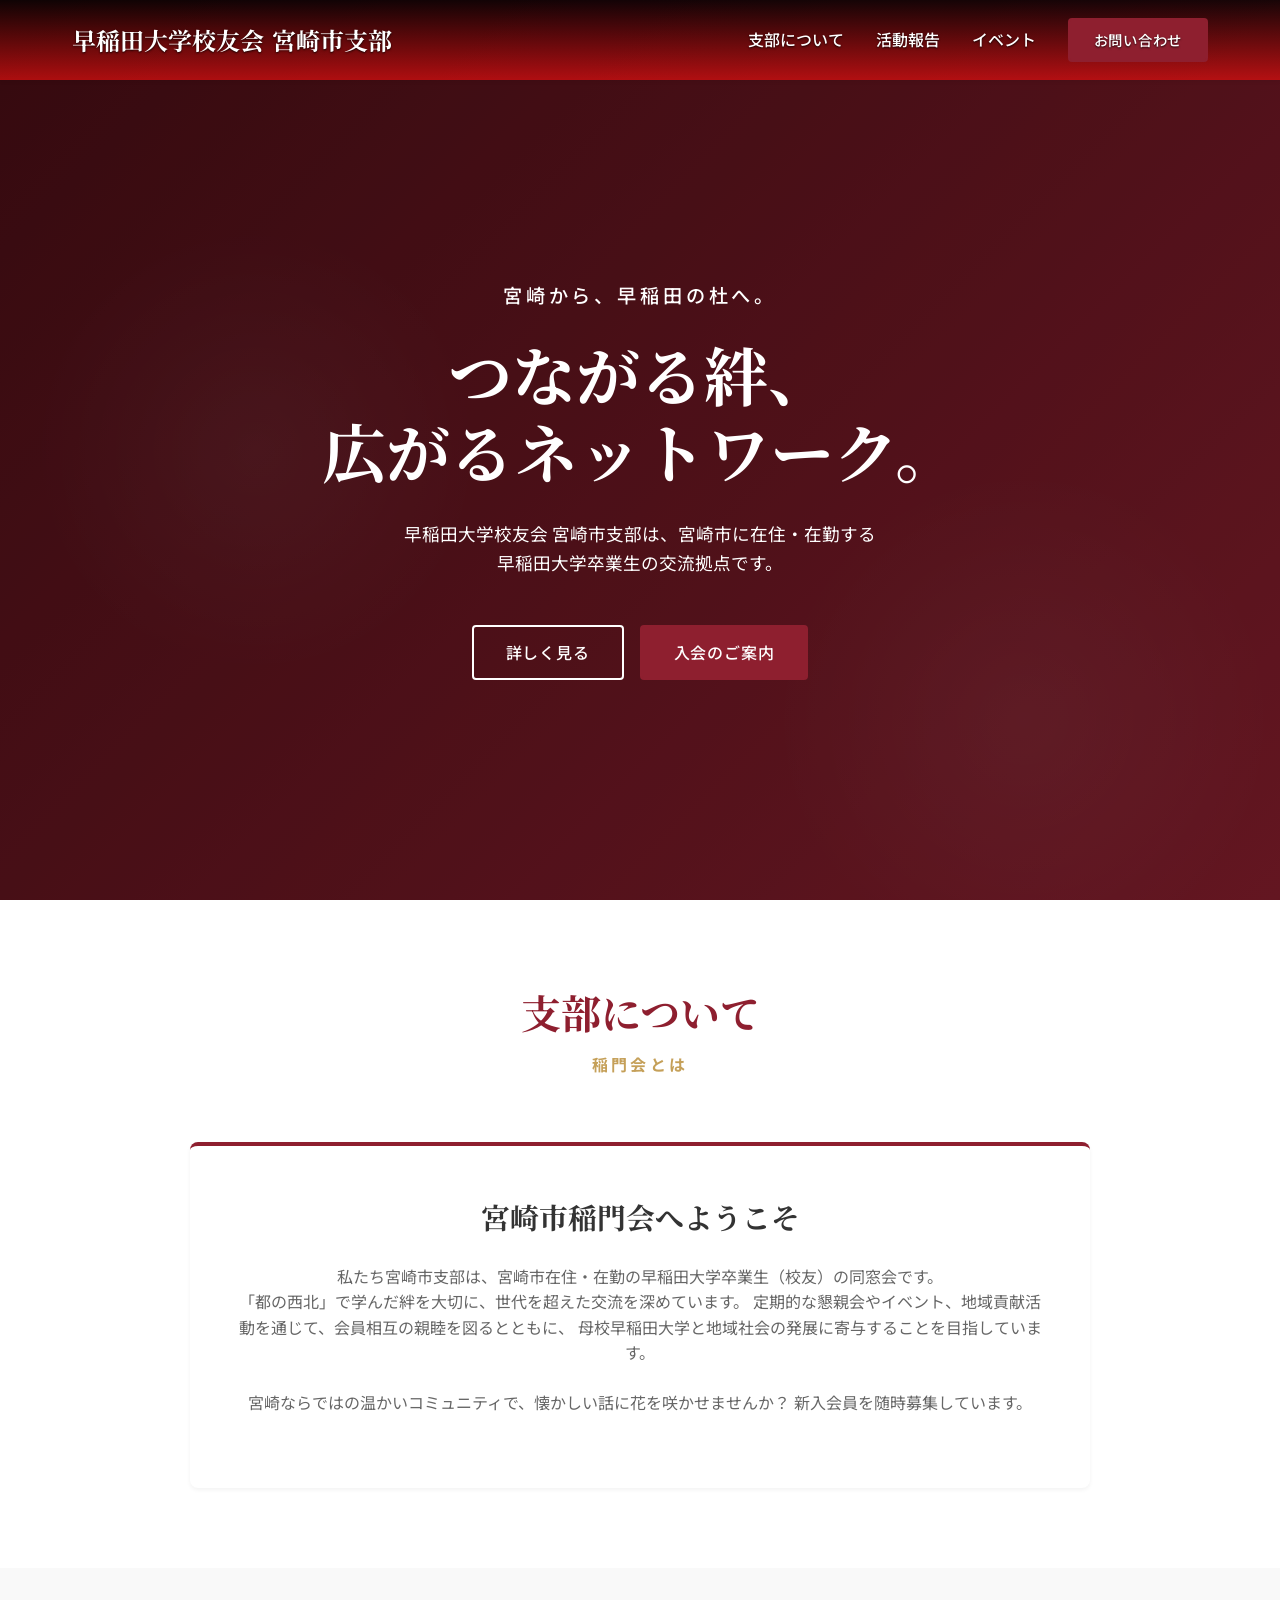
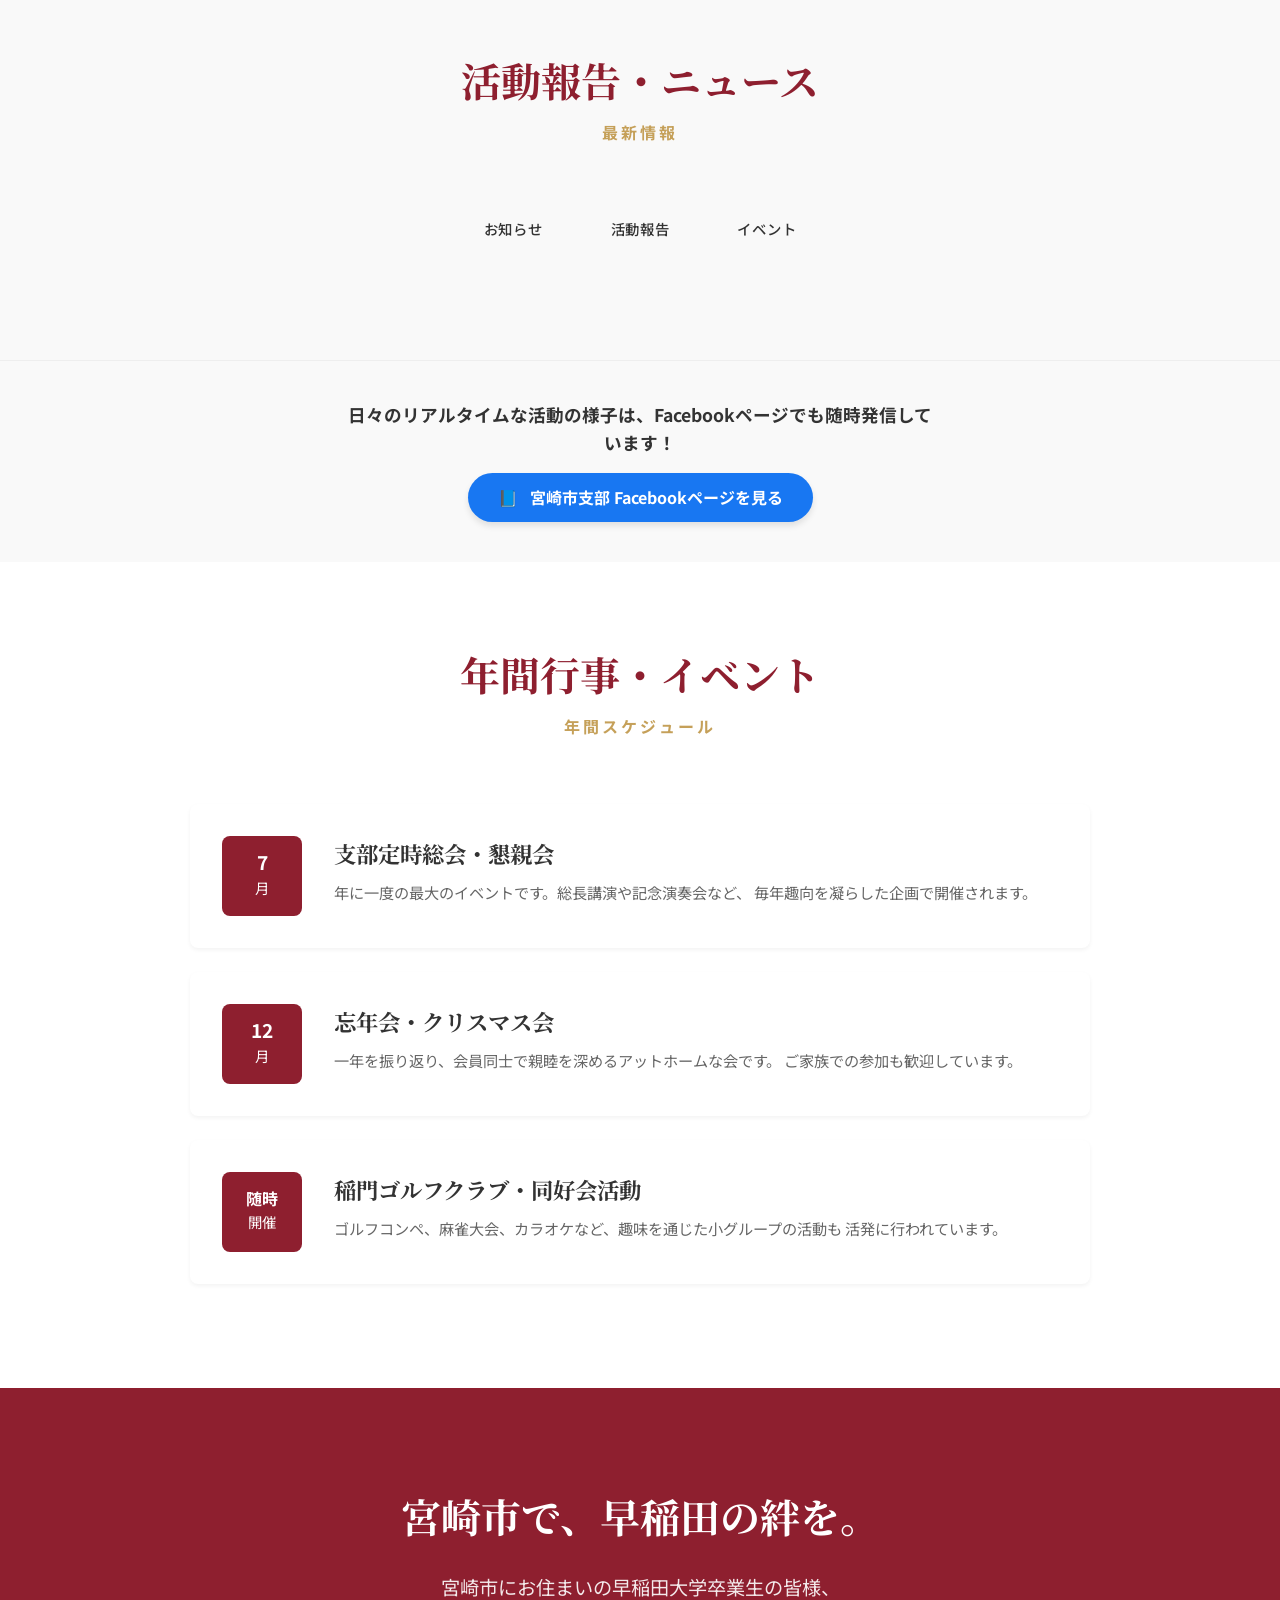
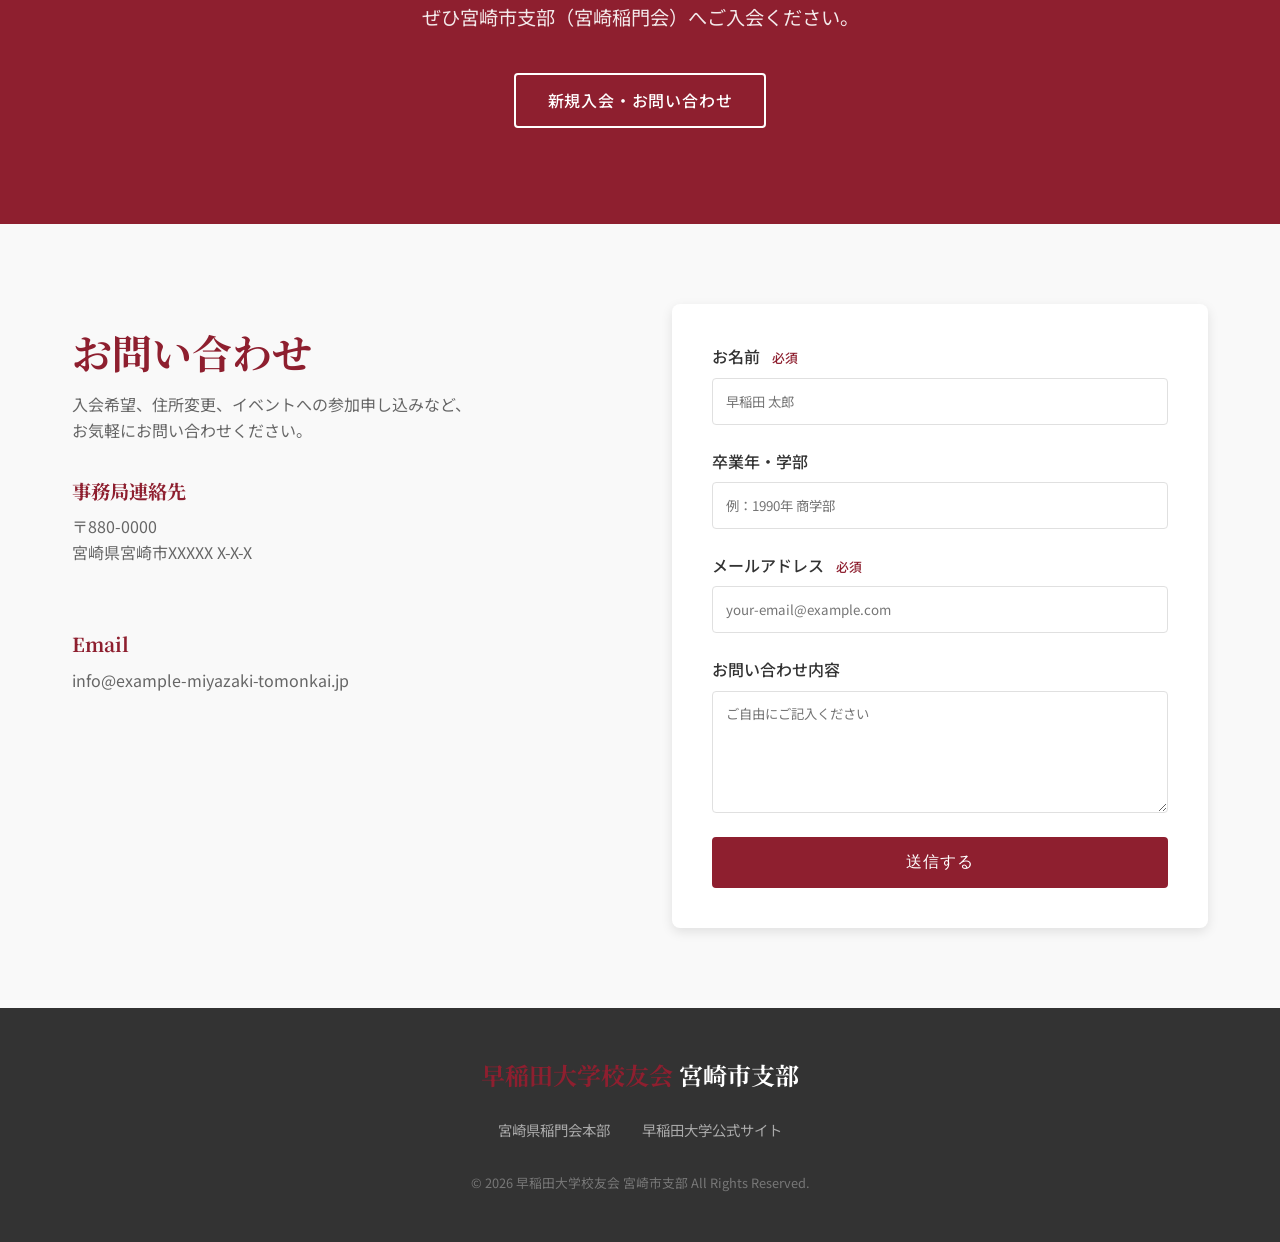
==== index.html @ b5bcf110 "ローカル作成中のテスト版（第1稿）" ====
<meta charset="UTF-8">
    <meta name="viewport" content="width=device-width, initial-scale=1.0">
    <title>早稲田大学校友会 宮崎市支部 | 公式サイト</title>
    <meta name="description" content="早稲田大学校友会宮崎市支部の公式ランディングページです。活動報告、イベント情報、入会案内など。">
    <link rel="preconnect" href="https://fonts.googleapis.com">
    <link rel="preconnect" href="https://fonts.gstatic.com" crossorigin>
    <link
        href="https://fonts.googleapis.com/css2?family=Noto+Sans+JP:wght@400;500;700&family=Noto+Serif+JP:wght@400;700&display=swap"
        rel="stylesheet">
    <link rel="stylesheet" href="style.css">
    <!-- <meta name="referrer" content="no-referrer"> -->
</head>

<body>
    <header id="header">
        <div class="container header-container">
            <div class="logo">
                <span class="waseda-red">早稲田大学校友会</span>
                <span class="branch-name">宮崎市支部</span>
            </div>
            <nav class="desktop-nav">
                <ul>
                    <li><a href="#about">支部について</a></li>
                    <li><a href="#news">活動報告</a></li>
                    <li><a href="#events">イベント</a></li>
                    <li><a href="#contact" class="btn btn-primary sm">お問い合わせ</a></li>
                </ul>
            </nav>
            <button class="mobile-menu-btn" aria-label="メニューを開く">
                <span></span>
                <span></span>
                <span></span>
            </button>
        </div>
        <div class="mobile-nav">
            <ul>
                <li><a href="#about">支部について</a></li>
                <li><a href="#news">活動報告</a></li>
                <li><a href="#events">イベント</a></li>
                <li><a href="#contact">お問い合わせ</a></li>
            </ul>
        </div>
    </header>

    <main>
        <section class="hero">
            <div class="hero-overlay"></div>
            <div class="container hero-content">
                <p class="hero-subtitle fade-in">宮崎から、早稲田の杜へ。</p>
                <h1 class="hero-title fade-in delay-1">つながる絆、<br>広がるネットワーク。</h1>
                <p class="hero-description fade-in delay-2">
                    早稲田大学校友会 宮崎市支部は、宮崎市に在住・在勤する<br>
                    早稲田大学卒業生の交流拠点です。
                </p>
                <div class="hero-buttons fade-in delay-3">
                    <a href="#about" class="btn btn-white">詳しく見る</a>
                    <a href="#contact" class="btn btn-primary">入会のご案内</a>
                </div>
            </div>
        </section>

        <section id="about" class="section about-section">
            <div class="container">
                <div class="section-header">
                    <h2 class="section-title">支部について</h2>
                    <p class="section-subtitle">稲門会とは</p>
                </div>
                <div class="about-content">
                    <div class="about-text">
                        <h3>宮崎市稲門会へようこそ</h3>
                        <p>
                            私たち宮崎市支部は、宮崎市在住・在勤の早稲田大学卒業生（校友）の同窓会です。<br>
                            「都の西北」で学んだ絆を大切に、世代を超えた交流を深めています。
                            定期的な懇親会やイベント、地域貢献活動を通じて、会員相互の親睦を図るとともに、
                            母校早稲田大学と地域社会の発展に寄与することを目指しています。
                        </p>
                        <p>
                            宮崎ならではの温かいコミュニティで、懐かしい話に花を咲かせませんか？
                            新入会員を随時募集しています。
                        </p>
                    </div>
                </div>
            </div>
        </section>

        <section id="news" class="section bg-light">
            <div class="container">
                <div class="section-header">
                    <h2 class="section-title">活動報告・ニュース</h2>
                    <p class="section-subtitle">最新情報</p>
                </div>
                <div class="news-categories" style="text-align:center; margin-bottom:2rem;">
                    <a href="category.html?cat=お知らせ" class="btn sm" style="margin:0 8px;">お知らせ</a>
                    <a href="category.html?cat=活動報告" class="btn sm" style="margin:0 8px;">活動報告</a>
                    <a href="category.html?cat=イベント告知" class="btn sm" style="margin:0 8px;">イベント</a>
                </div>
                <div id="news-list" class="news-grid">            
                </div>
            </div>
        </section>

        <section class="facebook-link-section" style="padding: 40px 20px; text-align: center; background-color: #f9f9f9; border-top: 1px solid #eee;">
        <div style="max-width: 600px; margin: 0 auto;">
            <p style="font-size: 1.1rem; color: #333; margin-bottom: 15px; font-weight: bold;">
            日々のリアルタイムな活動の様子は、Facebookページでも随時発信しています！
            </p>
            <a href="【ここに実際のFacebookページのURLを入れる】" target="_blank" rel="noopener noreferrer" style="display: inline-block; background-color: #1877F2; color: #ffffff; padding: 12px 30px; border-radius: 25px; text-decoration: none; font-weight: bold; font-size: 1rem; box-shadow: 0 4px 6px rgba(0,0,0,0.1); transition: background-color 0.3s;">
            <span style="margin-right: 8px;">📘</span> 宮崎市支部 Facebookページを見る
            </a>
        </div>
        </section>

        <section id="events" class="section">
            <div class="container">
                <div class="section-header">
                    <h2 class="section-title">年間行事・イベント</h2>
                    <p class="section-subtitle">年間スケジュール</p>
                </div>
                <div class="events-list">
                    <div class="event-item">
                        <div class="event-month">
                            <span class="month-en">7</span>
                            <span class="month-jp">月</span>
                        </div>
                        <div class="event-details">
                            <h3 class="event-name">支部定時総会・懇親会</h3>
                            <p class="event-desc">
                                年に一度の最大のイベントです。総長講演や記念演奏会など、
                                毎年趣向を凝らした企画で開催されます。
                            </p>
                        </div>
                    </div>
                    <div class="event-item">
                        <div class="event-month">
                            <span class="month-en">12</span>
                            <span class="month-jp">月</span>
                        </div>
                        <div class="event-details">
                            <h3 class="event-name">忘年会・クリスマス会</h3>
                            <p class="event-desc">
                                一年を振り返り、会員同士で親睦を深めるアットホームな会です。
                                ご家族での参加も歓迎しています。
                            </p>
                        </div>
                    </div>
                    <div class="event-item">
                        <div class="event-month">
                            <span class="month-en" style="font-size: 1rem;">随時</span>
                            <span class="month-jp">開催</span>
                        </div>
                        <div class="event-details">
                            <h3 class="event-name">稲門ゴルフクラブ・同好会活動</h3>
                            <p class="event-desc">
                                ゴルフコンペ、麻雀大会、カラオケなど、趣味を通じた小グループの活動も
                                活発に行われています。
                            </p>
                        </div>
                    </div>
                </div>
            </div>
        </section>

        <section id="cta" class="cta-section">
            <div class="container">
                <h2>宮崎市で、早稲田の絆を。</h2>
                <p>宮崎市にお住まいの早稲田大学卒業生の皆様、<br>ぜひ宮崎市支部（宮崎稲門会）へご入会ください。</p>
                <a href="#contact" class="btn btn-white btn-large">新規入会・お問い合わせ</a>
            </div>
        </section>

        <section id="contact" class="section bg-light">
            <div class="container contact-container">
                <div class="contact-info">
                    <h2 class="section-title">お問い合わせ</h2>
                    <p>
                        入会希望、住所変更、イベントへの参加申し込みなど、<br>
                        お気軽にお問い合わせください。
                    </p>
                    <div class="contact-methods">
                        <div class="contact-method">
                            <h3>事務局連絡先</h3>
                            <p>〒880-0000<br>宮崎県宮崎市XXXXX X-X-X</p>
                        </div>
                        <div class="contact-method">
                            <h3>Email</h3>
                            <p>info@example-miyazaki-tomonkai.jp</p>
                        </div>
                    </div>
                </div>
                <div class="contact-form-wrapper">
                    <form class="contact-form" onsubmit="event.preventDefault(); alert('デモサイトのため送信されません');">
                        <div class="form-group">
                            <label for="name">お名前 <span class="required">必須</span></label>
                            <input type="text" id="name" placeholder="早稲田 太郎" required>
                        </div>
                        <div class="form-group">
                            <label for="grad-year">卒業年・学部</label>
                            <input type="text" id="grad-year" placeholder="例：1990年 商学部">
                        </div>
                        <div class="form-group">
                            <label for="email">メールアドレス <span class="required">必須</span></label>
                            <input type="email" id="email" placeholder="your-email@example.com" required>
                        </div>
                        <div class="form-group">
                            <label for="message">お問い合わせ内容</label>
                            <textarea id="message" rows="5" placeholder="ご自由にご記入ください"></textarea>
                        </div>
                        <button type="submit" class="btn btn-primary full-width">送信する</button>
                    </form>
                </div>
            </div>
        </section>
    </main>

    <footer>
        <div class="container footer-container">
            <div class="footer-logo">
                <span class="waseda-red">早稲田大学校友会</span> 宮崎市支部
            </div>
            <div class="footer-links">
                <a href="http://mz10mon.jpn.org/" target="_blank">宮崎県稲門会本部</a>
                <a href="https://www.waseda.jp/" target="_blank">早稲田大学公式サイト</a>
            </div>
            <p class="copyright">&copy; 2026 早稲田大学校友会 宮崎市支部 All Rights Reserved.</p>
        </div>
    </footer>

    <script src="script.js"></script>
</body>

</html>
---- style.css ----
/* CSS Variables */
:root {
    --text-primary: #333333;
    --text-secondary: #666666;
    --waseda-maroon: #8E1F2F;
    /* Official-ish Waseda Maroon */
    --waseda-red-light: #A52A3C;
    --bg-light: #F9F9F9;
    --bg-white: #FFFFFF;
    --border-color: #E0E0E0;
    --gold-accent: #C5A059;
    /* Complimentary gold/beige */
    --shadow-sm: 0 2px 4px rgba(0, 0, 0, 0.05);
    --shadow-md: 0 4px 12px rgba(0, 0, 0, 0.1);
    --font-sans: 'Noto Sans JP', sans-serif;
    --font-serif: 'Noto Serif JP', serif;
    --container-width: 1200px;
}

/* Reset & Base Styles */
* {
    margin: 0;
    padding: 0;
    box-sizing: border-box;
}

html {
    scroll-behavior: smooth;
}

body {
    font-family: var(--font-sans);
    color: var(--text-primary);
    line-height: 1.6;
    background-color: var(--bg-white);
}

a {
    text-decoration: none;
    color: inherit;
    transition: all 0.3s ease;
}

ul {
    list-style: none;
}

img {
    max-width: 100%;
    height: auto;
}

.container {
    max-width: var(--container-width);
    margin: 0 auto;
    padding: 0 2rem;
}

/* Buttons */
.btn {
    display: inline-block;
    padding: 0.8rem 2rem;
    border-radius: 4px;
    font-weight: 500;
    text-align: center;
    cursor: pointer;
    font-size: 1rem;
    letter-spacing: 0.05em;
}

.btn-primary {
    background-color: var(--waseda-maroon);
    color: white;
    border: 2px solid var(--waseda-maroon);
}

.btn-primary:hover {
    background-color: var(--waseda-red-light);
    border-color: var(--waseda-red-light);
}

.btn-white {
    background-color: transparent;
    color: white;
    border: 2px solid white;
}

.btn-white:hover {
    background-color: white;
    color: var(--waseda-maroon);
}

.btn.sm {
    padding: 0.5rem 1.5rem;
    font-size: 0.9rem;
}

.btn.full-width {
    width: 100%;
}

.section {
    padding: 5rem 0;
}

.bg-light {
    background-color: var(--bg-light);
}

/* Typography Helpers */
.waseda-red {
    color: var(--waseda-maroon);
}

.section-header {
    text-align: center;
    margin-bottom: 4rem;
}

.section-title {
    font-family: var(--font-serif);
    font-size: 2.5rem;
    color: var(--waseda-maroon);
    margin-bottom: 0.5rem;
}

.section-subtitle {
    font-family: var(--font-sans);
    font-size: 1rem;
    color: var(--gold-accent);
    text-transform: uppercase;
    letter-spacing: 0.2em;
    font-weight: 700;
}

/* Header */
#header {
    position: fixed;
    top: 0;
    left: 0;
    width: 100%;
    /* Dark overlay and fallback color added for visibility */
    background-color: var(--waseda-maroon);
    background: linear-gradient(rgba(0, 0, 0, 0.7), rgba(223, 16, 16, 0.7)) repeat;
    /* background: linear-gradient(rgba(0, 0, 0, 0.7), rgba(0, 0, 0, 0.7)), url('morihe.jpg') repeat; */
    box-shadow: var(--shadow-sm);
    z-index: 1000;
    height: 80px;
    display: flex;
    align-items: center;
}

/* Ensure header text is visible on dark background */
#header .logo .branch-name,
#header .logo .waseda-red,
#header .desktop-nav a {
    color: white;
    text-shadow: 0 1px 2px rgba(0, 0, 0, 0.8);
}

#header .desktop-nav a:hover {
    color: var(--gold-accent);
}

#header .mobile-menu-btn span {
    background-color: white;
    box-shadow: 0 1px 2px rgba(0, 0, 0, 0.8);
}

.header-container {
    display: flex;
    justify-content: space-between;
    align-items: center;
    width: 100%;
}

.logo {
    font-family: var(--font-serif);
    font-size: 1.5rem;
    font-weight: 700;
    display: flex;
    align-items: center;
    gap: 0.5rem;
}

.logo .branch-name {
    color: var(--text-primary);
}

.desktop-nav ul {
    display: flex;
    gap: 2rem;
    align-items: center;
}

.desktop-nav a {
    font-weight: 500;
    color: var(--text-primary);
}

.desktop-nav a:hover {
    color: var(--waseda-maroon);
}

.mobile-menu-btn {
    display: none;
    background: none;
    border: none;
    cursor: pointer;
    flex-direction: column;
    gap: 5px;
}

.mobile-menu-btn span {
    display: block;
    width: 25px;
    height: 2px;
    background-color: var(--text-primary);
    transition: 0.3s;
}

.mobile-nav {
    position: fixed;
    top: 80px;
    left: 0;
    width: 100%;
    background-color: white;
    padding: 2rem;
    box-shadow: var(--shadow-md);
    transform: translateY(-150%);
    transition: transform 0.3s ease;
    z-index: 999;
}

.mobile-nav.active {
    transform: translateY(0);
}

.mobile-nav ul {
    display: flex;
    flex-direction: column;
    gap: 1.5rem;
    text-align: center;
}

/* Hero Section */
.hero {
    position: relative;
    height: 100vh;
    min-height: 600px;
    display: flex;
    align-items: center;
    justify-content: center;
    text-align: center;
    color: white;
    /* Premium Waseda Gradient Fallback */
    background: linear-gradient(135deg, #4A0E15 0%, #8E1F2F 100%);
    overflow: hidden;
}

/* Add a subtle pattern overlay if possible, or just keeping clean gradient */
.hero::before {
    content: '';
    position: absolute;
    top: 0;
    left: 0;
    right: 0;
    bottom: 0;
    background-image:
        radial-gradient(circle at 20% 50%, rgba(255, 255, 255, 0.05) 0%, transparent 20%),
        radial-gradient(circle at 80% 80%, rgba(255, 255, 255, 0.05) 0%, transparent 20%);
    z-index: 1;
}

.hero-overlay {
    position: absolute;
    top: 0;
    left: 0;
    width: 100%;
    height: 100%;
    background: rgba(0, 0, 0, 0.3);
    z-index: 2;
}

.hero-content {
    position: relative;
    z-index: 3;
    padding-top: 60px;
    /* Offset fixed header */
}

.hero-subtitle {
    font-size: 1.2rem;
    letter-spacing: 0.2em;
    margin-bottom: 1.5rem;
    font-weight: 500;
}

.hero-title {
    font-family: var(--font-serif);
    font-size: 4rem;
    line-height: 1.2;
    margin-bottom: 2rem;
    font-weight: 700;
}

.hero-description {
    font-size: 1.1rem;
    margin-bottom: 3rem;
    opacity: 0.9;
}

.hero-buttons {
    display: flex;
    gap: 1rem;
    justify-content: center;
}

/* Animations */
.fade-in {
    opacity: 0;
    transform: translateY(20px);
    animation: fadeIn 0.8s forwards;
}

.delay-1 {
    animation-delay: 0.2s;
}

.delay-2 {
    animation-delay: 0.4s;
}

.delay-3 {
    animation-delay: 0.6s;
}

@keyframes fadeIn {
    to {
        opacity: 1;
        transform: translateY(0);
    }
}

/* About Section */
.about-content {
    background-color: white;
    border-radius: 8px;
    padding: 3rem;
    box-shadow: var(--shadow-sm);
    max-width: 900px;
    margin: 0 auto;
    text-align: center;
    border-top: 4px solid var(--waseda-maroon);
}

.about-text h3 {
    font-family: var(--font-serif);
    font-size: 1.8rem;
    margin-bottom: 1.5rem;
    color: var(--text-primary);
}

.about-text p {
    margin-bottom: 1.5rem;
    color: var(--text-secondary);
}

/* News Section */
/* ===== NEWS CARD ===== */

.news-grid {
  display: grid;
  grid-template-columns: repeat(auto-fit, minmax(280px, 1fr));
  gap: 28px;
  margin-top: 24px;
}

.news-card {
  background: #fff;
  border-radius: 10px;
  overflow: hidden;
  box-shadow: 0 3px 8px rgba(0,0,0,0.15);
  transition: transform 0.25s ease, box-shadow 0.25s ease;
}

.news-card:hover {
  transform: translateY(-6px);
  box-shadow: 0 6px 14px rgba(0,0,0,0.22);
}

/* 画像 */
.news-card img {
  width: 100%;
  height: 180px;
  object-fit: cover;
}

/* タイトル */
.news-card h3 {
  font-size: 1.25rem;
  margin: 14px;
  color: #333;
  font-weight: 600;
  line-height: 1.4;
}

/* 日付 */
.news-card .date {
  margin: 0 14px;
  font-size: 0.9rem;
  color: #666;
}

/* 概要 */
.news-card p {
  margin: 14px;
  color: #444;
  line-height: 1.7;
}

/* リンク */
.news-card .more {
  display: inline-block;
  margin: 14px;
  padding: 8px 14px;
  background: #8b0000; /* 早稲田カラー */
  color: #fff;
  border-radius: 4px;
  text-decoration: none;
  font-size: 0.9rem;
  transition: background 0.2s ease;
}

.news-card .more:hover {
  background: #a00000;
}


/* Events Section */
.events-list {
    max-width: 900px;
    margin: 0 auto;
}

.event-item {
    display: flex;
    align-items: flex-start;
    padding: 2rem;
    background: white;
    border-radius: 8px;
    margin-bottom: 1.5rem;
    box-shadow: var(--shadow-sm);
    transition: transform 0.3s;
}

.event-item:hover {
    transform: translateX(10px);
}

.event-month {
    display: flex;
    flex-direction: column;
    align-items: center;
    justify-content: center;
    background-color: var(--waseda-maroon);
    color: white;
    width: 80px;
    height: 80px;
    border-radius: 8px;
    margin-right: 2rem;
    flex-shrink: 0;
}

.month-en {
    font-size: 1.2rem;
    font-weight: 700;
    line-height: 1;
}

.month-jp {
    font-size: 0.9rem;
    margin-top: 4px;
}

.event-details {
    flex: 1;
}

.event-name {
    font-family: var(--font-serif);
    font-size: 1.4rem;
    margin-bottom: 0.5rem;
    color: var(--text-primary);
}

.event-desc {
    color: var(--text-secondary);
    font-size: 0.95rem;
}

/* CTA Section */
.cta-section {
    background-color: var(--waseda-maroon);
    color: white;
    padding: 6rem 0;
    text-align: center;
}

.cta-section h2 {
    font-family: var(--font-serif);
    font-size: 2.5rem;
    margin-bottom: 1.5rem;
}

.cta-section p {
    font-size: 1.2rem;
    margin-bottom: 2.5rem;
    opacity: 0.9;
}

/* Contact Section */
.contact-container {
    display: grid;
    grid-template-columns: 1fr 1fr;
    gap: 4rem;
}

.contact-info {
    padding-top: 1rem;
}

.contact-info p {
    color: var(--text-secondary);
    margin-bottom: 2rem;
}

.contact-methods {
    display: grid;
    gap: 2rem;
}

.contact-method h3 {
    font-family: var(--font-serif);
    font-size: 1.2rem;
    margin-bottom: 0.5rem;
    color: var(--waseda-maroon);
}

.contact-form-wrapper {
    background: white;
    padding: 2.5rem;
    border-radius: 8px;
    box-shadow: var(--shadow-md);
}

.form-group {
    margin-bottom: 1.5rem;
}

.form-group label {
    display: block;
    margin-bottom: 0.5rem;
    font-weight: 500;
}

.required {
    color: var(--waseda-maroon);
    font-size: 0.8rem;
    margin-left: 0.5rem;
}

.form-group input,
.form-group textarea {
    width: 100%;
    padding: 0.8rem;
    border: 1px solid var(--border-color);
    border-radius: 4px;
    font-family: inherit;
    transition: border-color 0.3s;
}

.form-group input:focus,
.form-group textarea:focus {
    outline: none;
    border-color: var(--waseda-maroon);
}

/* Footer */
footer {
    background-color: #333;
    color: white;
    padding: 3rem 0;
    text-align: center;
}

.footer-logo {
    font-family: var(--font-serif);
    font-size: 1.5rem;
    margin-bottom: 1.5rem;
    font-weight: 700;
}

.footer-links {
    margin-bottom: 2rem;
    display: flex;
    justify-content: center;
    gap: 2rem;
}

.footer-links a {
    color: #aaa;
    font-size: 0.9rem;
}

.footer-links a:hover {
    color: white;
}

.copyright {
    color: #777;
    font-size: 0.8rem;
}

/* Responsive */
@media (max-width: 768px) {
    .section-title {
        font-size: 2rem;
    }

    .hero-title {
        font-size: 2.5rem;
    }

    .desktop-nav {
        display: none;
    }

    .mobile-menu-btn {
        display: flex;
    }

    .contact-container {
        grid-template-columns: 1fr;
        gap: 2rem;
    }

    .event-item {
        flex-direction: column;
        align-items: center;
        text-align: center;
    }

    .event-month {
        margin-right: 0;
        margin-bottom: 1rem;
    }
}
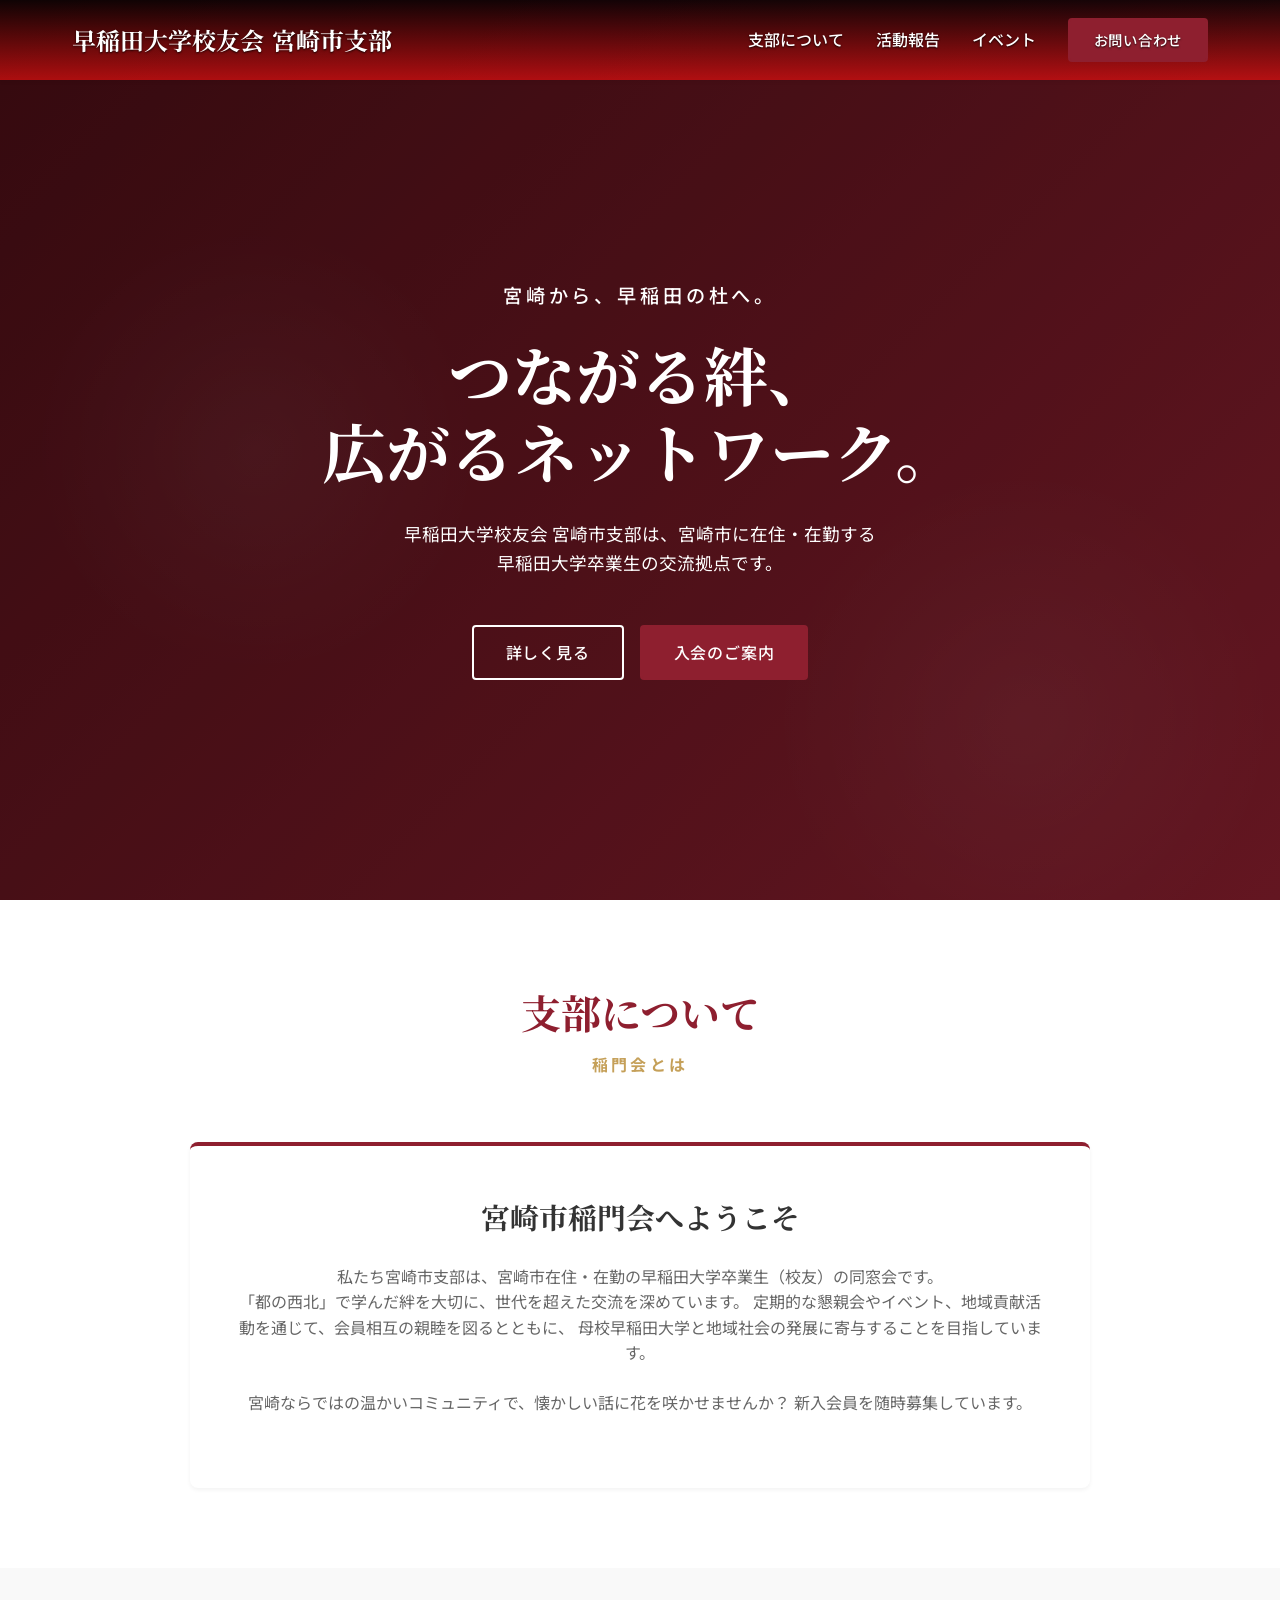
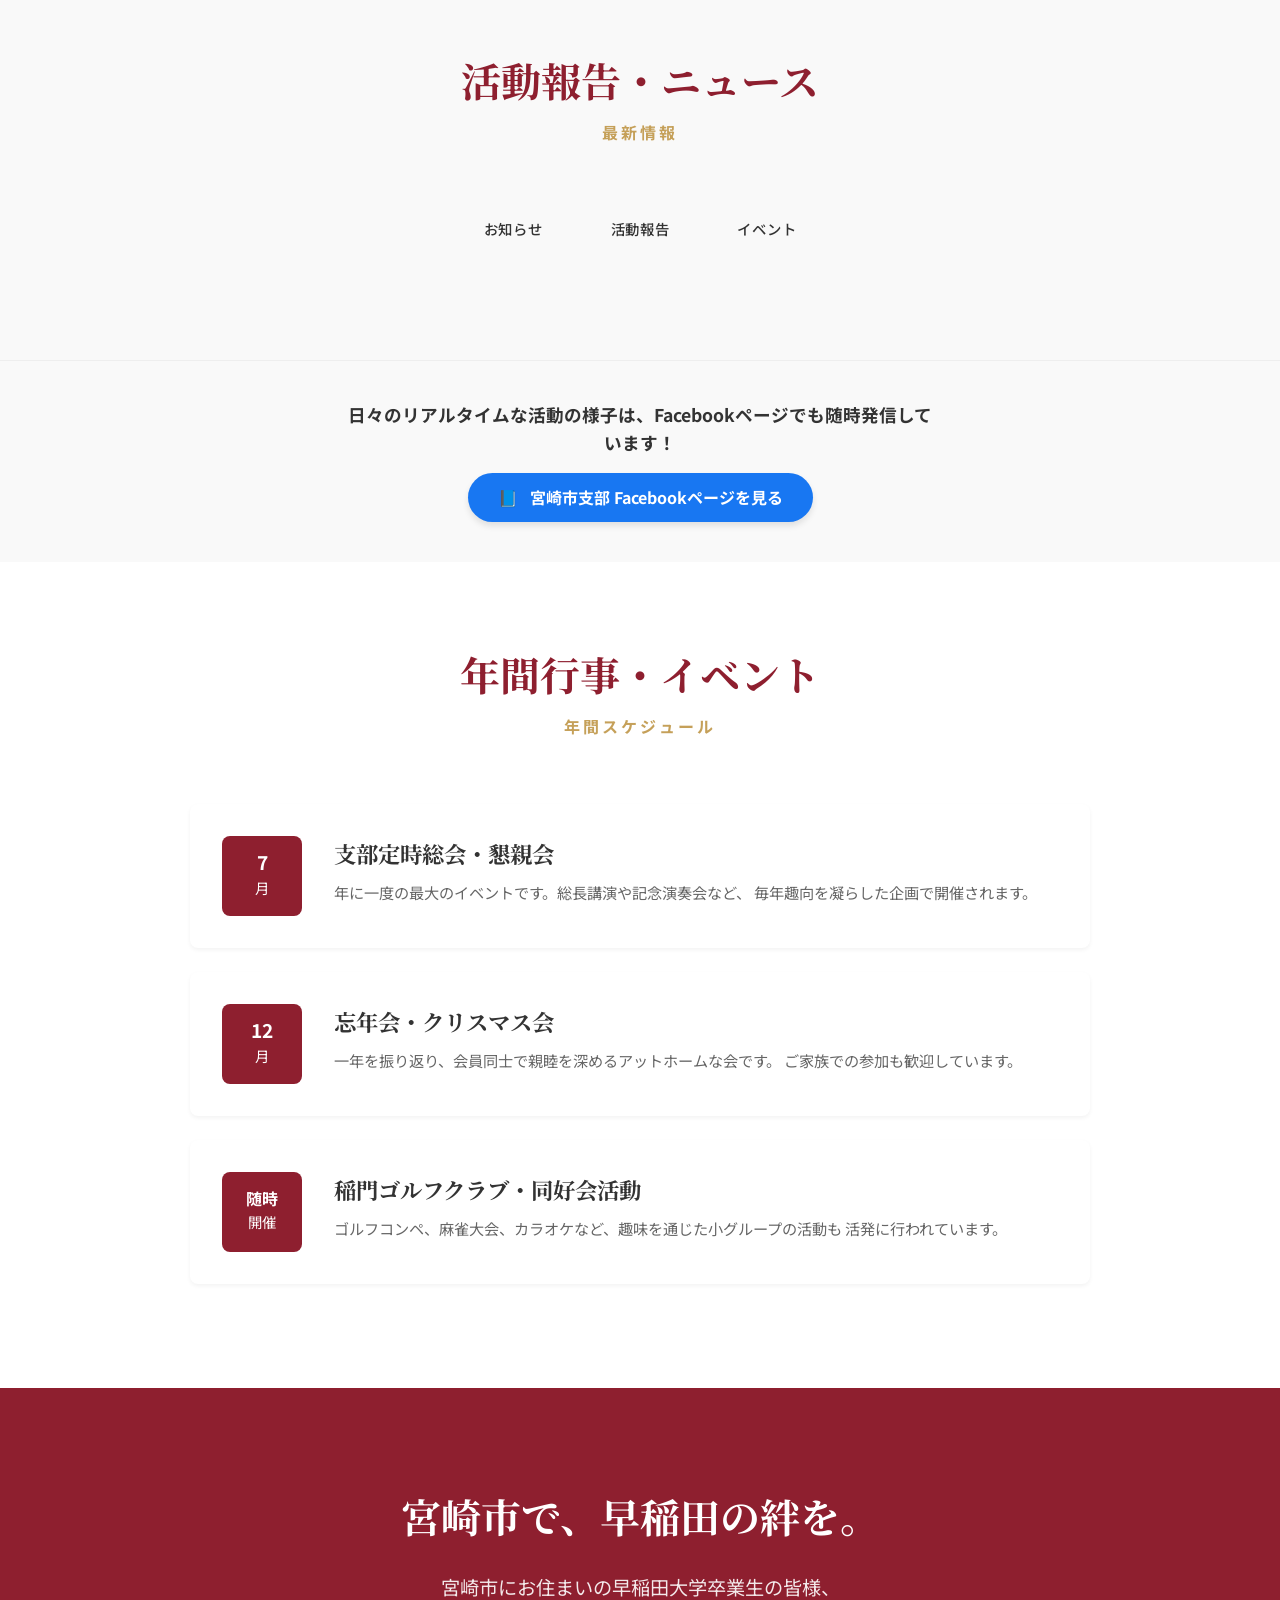
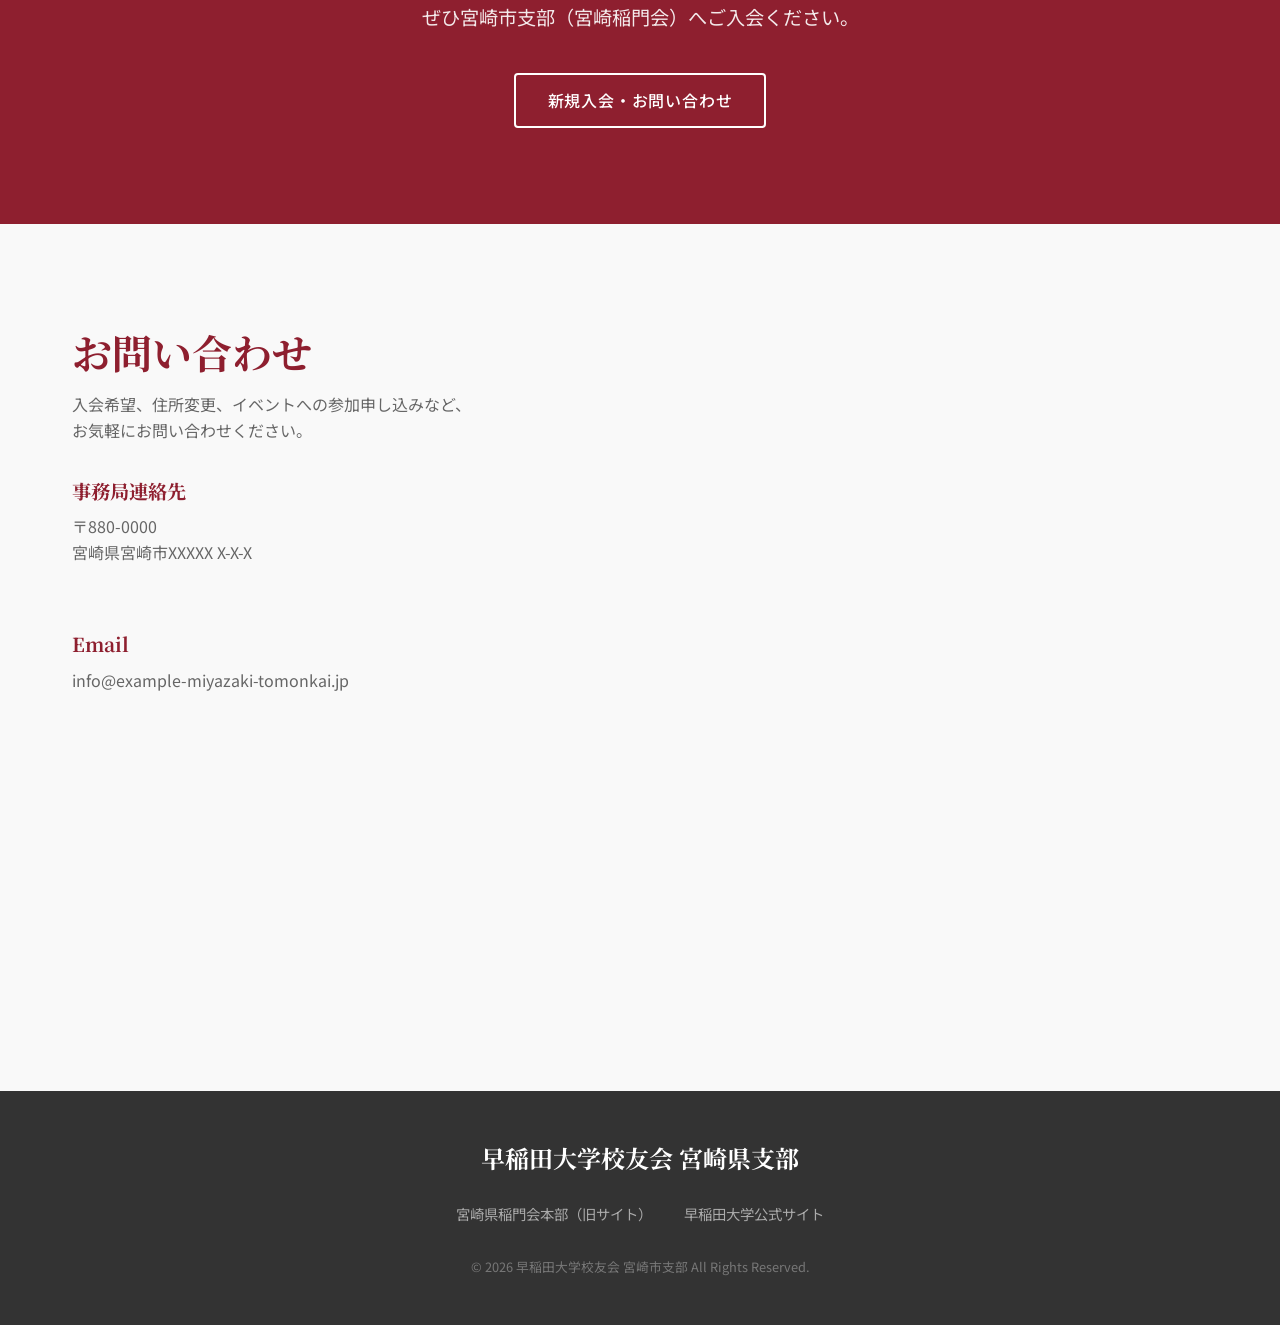
==== commit ea2c3c1c: "Update index.html 問い合わせフォームをGoogleフォームに変更" ====
--- a/index.html
+++ b/index.html
@@ -1,8 +1,9 @@
 
     <meta charset="UTF-8">
     <meta name="viewport" content="width=device-width, initial-scale=1.0">
-    <title>早稲田大学校友会 宮崎市支部 | 公式サイト</title>
-    <meta name="description" content="早稲田大学校友会宮崎市支部の公式ランディングページです。活動報告、イベント情報、入会案内など。">
+    <title>早稲田大学校友会 宮崎県支部 | 公式サイト</title>
+    <meta name="description" content="早稲田大学校友会宮崎県支部の公式ランディングページです。活動報告、イベント情報、入会案内など。">
+    <meta name="keywords" content="軽量,宮崎県稲門会,早稲田大学,早稲田大学校友会" />
     <link rel="preconnect" href="https://fonts.googleapis.com">
     <link rel="preconnect" href="https://fonts.gstatic.com" crossorigin>
     <link
@@ -188,7 +189,10 @@
                         </div>
                     </div>
                 </div>
-                <div class="contact-form-wrapper">
+                <div class="form-container">
+                <iframe src="https://docs.google.com/forms/d/e/1FAIpQLSeKNlWASwl-J8ghHgJ8zyZ24dhnXv6cRtIbA6u1C9YZ3ahHww/viewform?embedded=true" width="440" height="707" frameborder="0" marginheight="0" marginwidth="0">読み込んでいます…</iframe>
+                </div>
+                <!-- <div class="contact-form-wrapper">
                     <form class="contact-form" onsubmit="event.preventDefault(); alert('デモサイトのため送信されません');">
                         <div class="form-group">
                             <label for="name">お名前 <span class="required">必須</span></label>
@@ -208,7 +212,7 @@
                         </div>
                         <button type="submit" class="btn btn-primary full-width">送信する</button>
                     </form>
-                </div>
+                </div> -->
             </div>
         </section>
     </main>
@@ -216,10 +220,10 @@
     <footer>
         <div class="container footer-container">
             <div class="footer-logo">
-                <span class="waseda-red">早稲田大学校友会</span> 宮崎市支部
+                <span>早稲田大学校友会</span> 宮崎県支部
             </div>
             <div class="footer-links">
-                <a href="http://mz10mon.jpn.org/" target="_blank">宮崎県稲門会本部</a>
+                <a href="http://mz10mon.jpn.org/" target="_blank">宮崎県稲門会本部（旧サイト）</a>
                 <a href="https://www.waseda.jp/" target="_blank">早稲田大学公式サイト</a>
             </div>
             <p class="copyright">&copy; 2026 早稲田大学校友会 宮崎市支部 All Rights Reserved.</p>
@@ -229,4 +233,4 @@
     <script src="script.js"></script>
 </body>
 
-</html>+</html>
--- a/style.css
+++ b/style.css
@@ -655,4 +655,14 @@
         margin-right: 0;
         margin-bottom: 1rem;
     }
-}+    /* 記事詳細ページの画像 */
+    .article-image {
+      width: 100%;
+      max-width: 800px;   /* PCでの最大幅 */
+      height: auto;
+      display: block;
+      margin: 20px auto;  /* 中央寄せ */
+      border-radius: 8px; /* 角を少し丸くする（任意） */
+}
+
+}
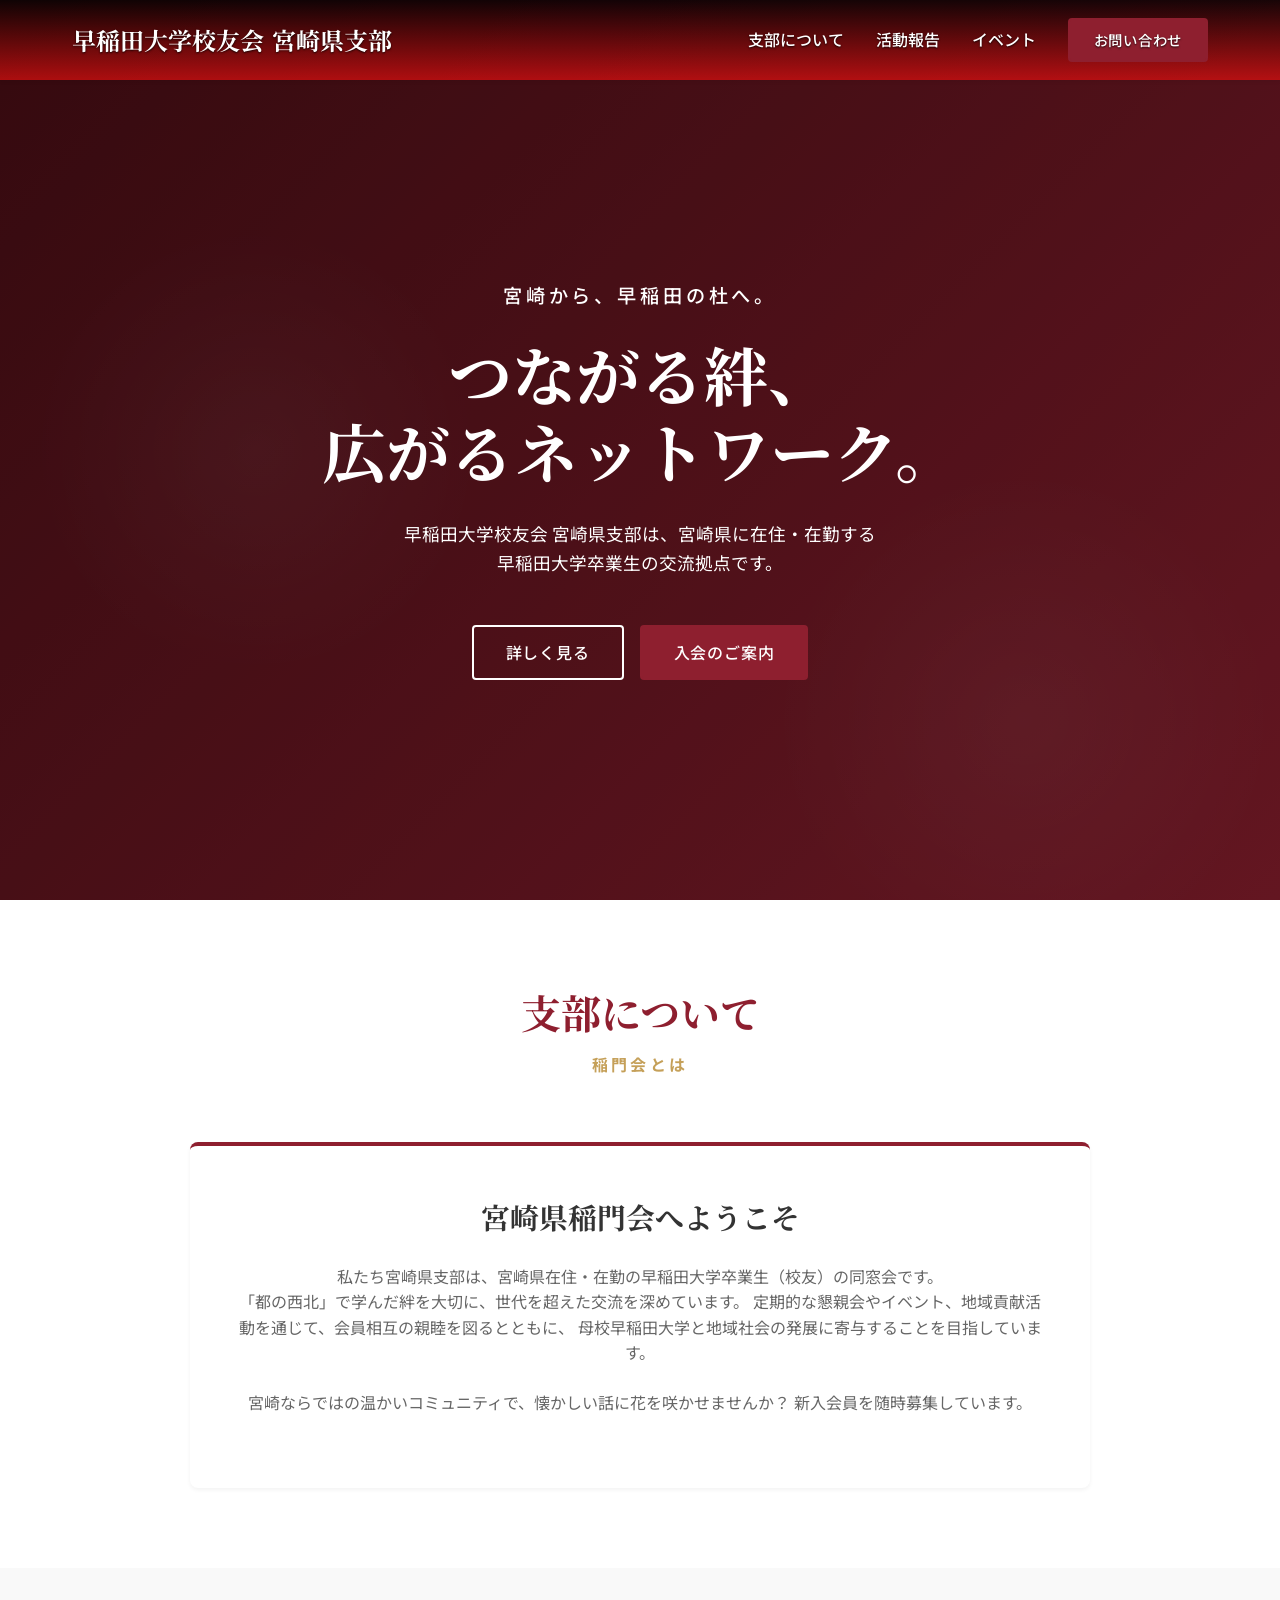
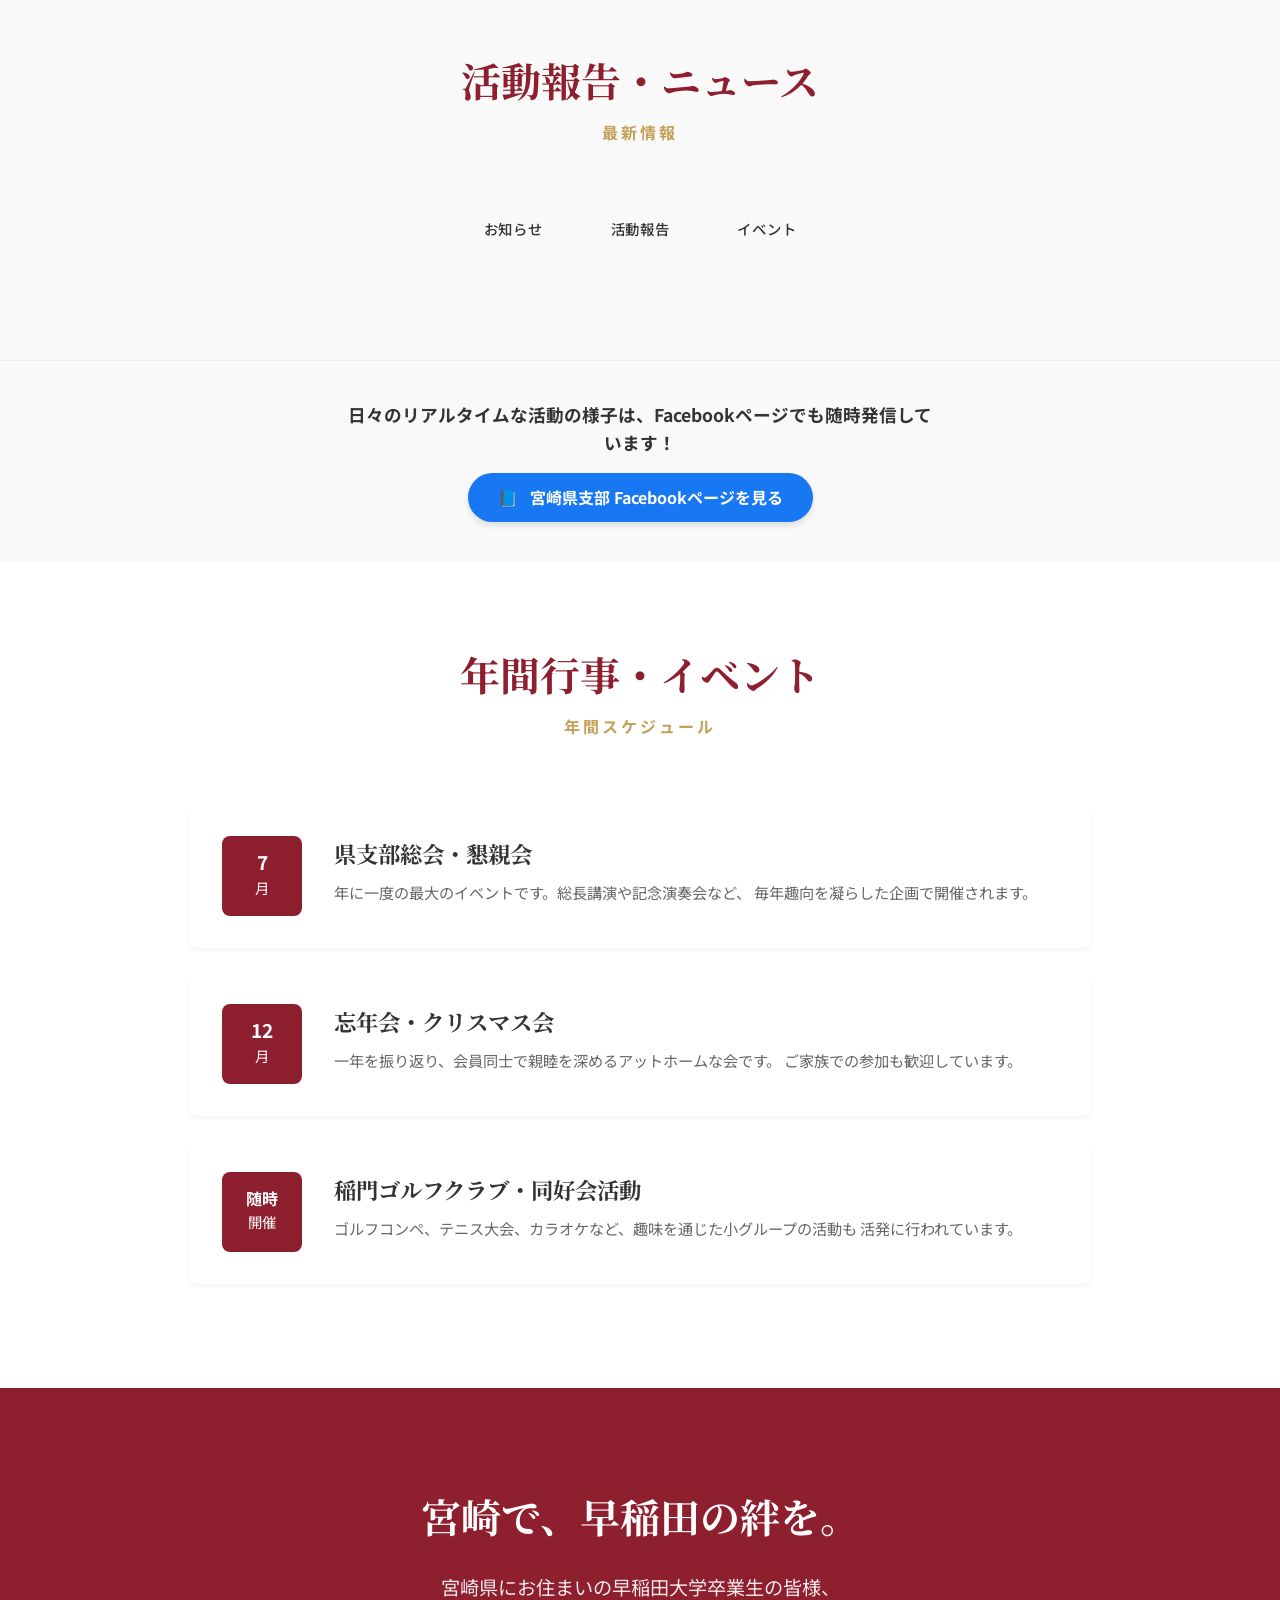
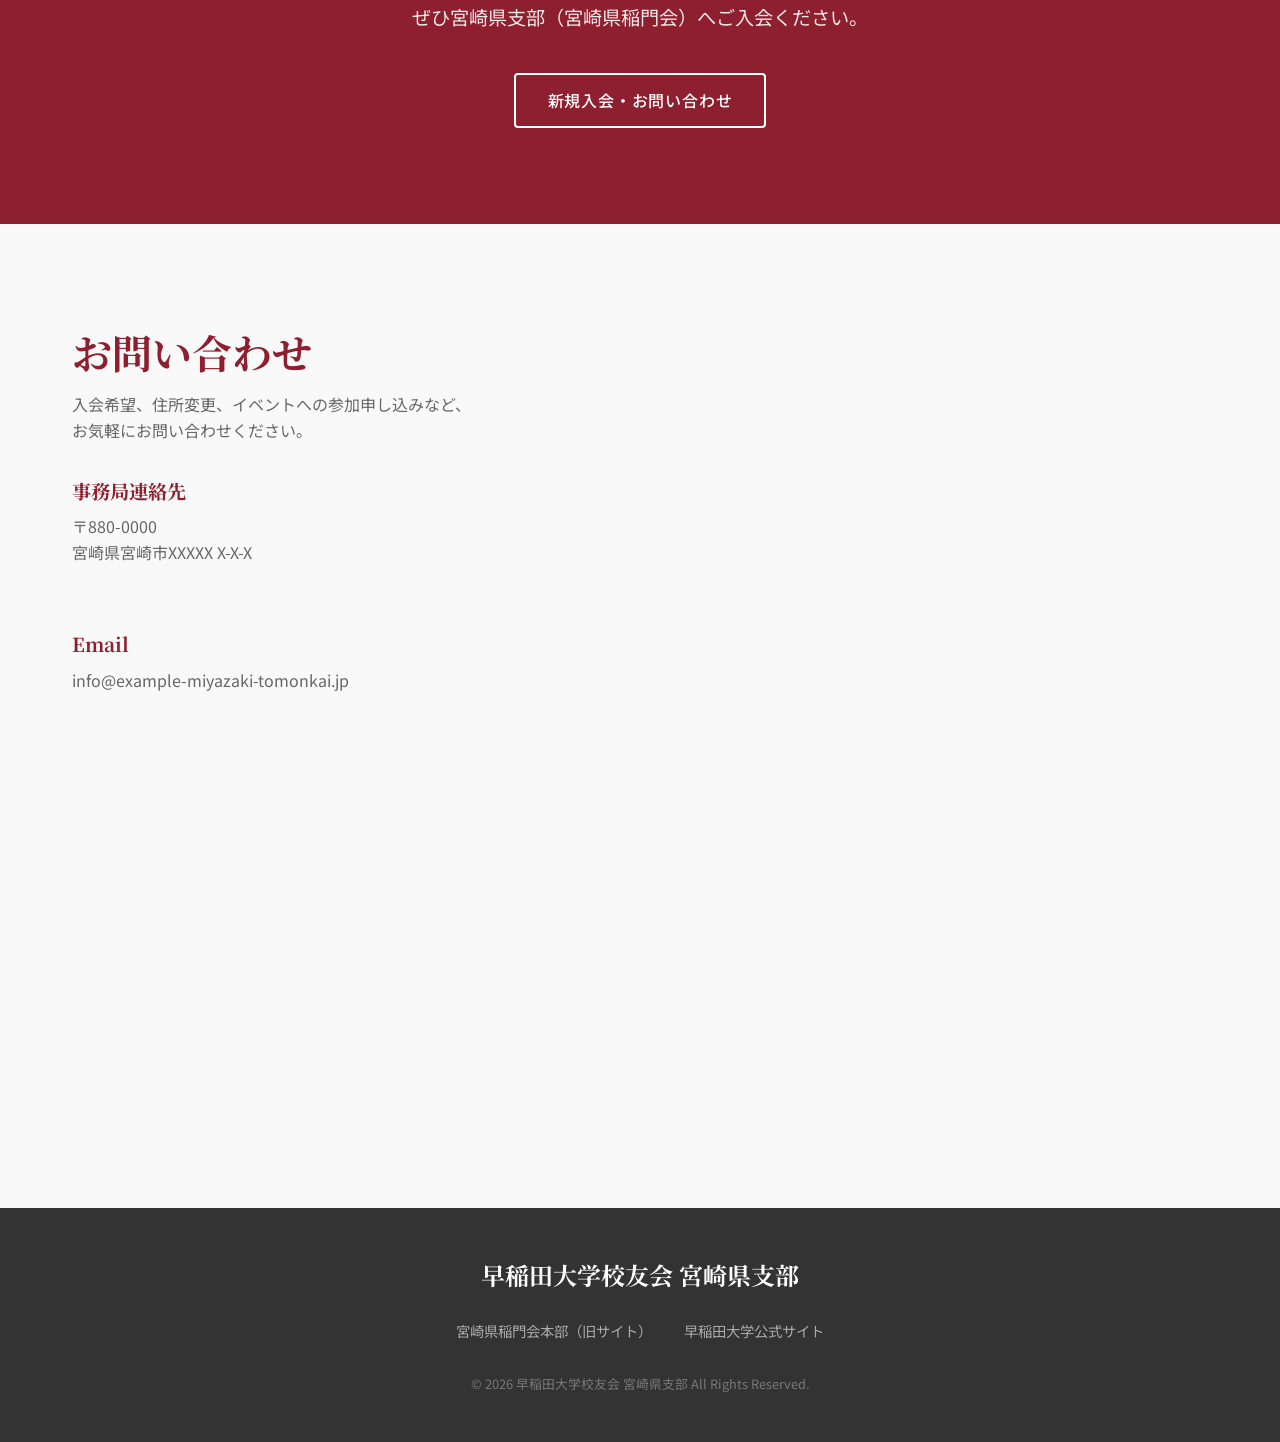
==== commit 415ea864: "Update index.html 市支部から県支部に変更" ====
--- a/index.html
+++ b/index.html
@@ -18,7 +18,7 @@
         <div class="container header-container">
             <div class="logo">
                 <span class="waseda-red">早稲田大学校友会</span>
-                <span class="branch-name">宮崎市支部</span>
+                <span class="branch-name">宮崎県支部</span>
             </div>
             <nav class="desktop-nav">
                 <ul>
@@ -51,7 +51,7 @@
                 <p class="hero-subtitle fade-in">宮崎から、早稲田の杜へ。</p>
                 <h1 class="hero-title fade-in delay-1">つながる絆、<br>広がるネットワーク。</h1>
                 <p class="hero-description fade-in delay-2">
-                    早稲田大学校友会 宮崎市支部は、宮崎市に在住・在勤する<br>
+                    早稲田大学校友会 宮崎県支部は、宮崎県に在住・在勤する<br>
                     早稲田大学卒業生の交流拠点です。
                 </p>
                 <div class="hero-buttons fade-in delay-3">
@@ -69,9 +69,9 @@
                 </div>
                 <div class="about-content">
                     <div class="about-text">
-                        <h3>宮崎市稲門会へようこそ</h3>
+                        <h3>宮崎県稲門会へようこそ</h3>
                         <p>
-                            私たち宮崎市支部は、宮崎市在住・在勤の早稲田大学卒業生（校友）の同窓会です。<br>
+                            私たち宮崎県支部は、宮崎県在住・在勤の早稲田大学卒業生（校友）の同窓会です。<br>
                             「都の西北」で学んだ絆を大切に、世代を超えた交流を深めています。
                             定期的な懇親会やイベント、地域貢献活動を通じて、会員相互の親睦を図るとともに、
                             母校早稲田大学と地域社会の発展に寄与することを目指しています。
@@ -107,7 +107,7 @@
             日々のリアルタイムな活動の様子は、Facebookページでも随時発信しています！
             </p>
             <a href="【ここに実際のFacebookページのURLを入れる】" target="_blank" rel="noopener noreferrer" style="display: inline-block; background-color: #1877F2; color: #ffffff; padding: 12px 30px; border-radius: 25px; text-decoration: none; font-weight: bold; font-size: 1rem; box-shadow: 0 4px 6px rgba(0,0,0,0.1); transition: background-color 0.3s;">
-            <span style="margin-right: 8px;">📘</span> 宮崎市支部 Facebookページを見る
+            <span style="margin-right: 8px;">📘</span> 宮崎県支部 Facebookページを見る
             </a>
         </div>
         </section>
@@ -125,7 +125,7 @@
                             <span class="month-jp">月</span>
                         </div>
                         <div class="event-details">
-                            <h3 class="event-name">支部定時総会・懇親会</h3>
+                            <h3 class="event-name">県支部総会・懇親会</h3>
                             <p class="event-desc">
                                 年に一度の最大のイベントです。総長講演や記念演奏会など、
                                 毎年趣向を凝らした企画で開催されます。
@@ -153,7 +153,7 @@
                         <div class="event-details">
                             <h3 class="event-name">稲門ゴルフクラブ・同好会活動</h3>
                             <p class="event-desc">
-                                ゴルフコンペ、麻雀大会、カラオケなど、趣味を通じた小グループの活動も
+                                ゴルフコンペ、テニス大会、カラオケなど、趣味を通じた小グループの活動も
                                 活発に行われています。
                             </p>
                         </div>
@@ -164,8 +164,8 @@
 
         <section id="cta" class="cta-section">
             <div class="container">
-                <h2>宮崎市で、早稲田の絆を。</h2>
-                <p>宮崎市にお住まいの早稲田大学卒業生の皆様、<br>ぜひ宮崎市支部（宮崎稲門会）へご入会ください。</p>
+                <h2>宮崎で、早稲田の絆を。</h2>
+                <p>宮崎県にお住まいの早稲田大学卒業生の皆様、<br>ぜひ宮崎県支部（宮崎県稲門会）へご入会ください。</p>
                 <a href="#contact" class="btn btn-white btn-large">新規入会・お問い合わせ</a>
             </div>
         </section>
@@ -226,7 +226,7 @@
                 <a href="http://mz10mon.jpn.org/" target="_blank">宮崎県稲門会本部（旧サイト）</a>
                 <a href="https://www.waseda.jp/" target="_blank">早稲田大学公式サイト</a>
             </div>
-            <p class="copyright">&copy; 2026 早稲田大学校友会 宮崎市支部 All Rights Reserved.</p>
+            <p class="copyright">&copy; 2026 早稲田大学校友会 宮崎県支部 All Rights Reserved.</p>
         </div>
     </footer>
 
--- a/style.css
+++ b/style.css
@@ -547,7 +547,7 @@
     color: var(--waseda-maroon);
 }
 
-.contact-form-wrapper {
+/* .contact-form-wrapper {
     background: white;
     padding: 2.5rem;
     border-radius: 8px;
@@ -584,6 +584,27 @@
 .form-group textarea:focus {
     outline: none;
     border-color: var(--waseda-maroon);
+} */
+
+/* フォームを包むコンテナの設定 */
+.form-container {
+  position: relative;
+  width: 100%;
+  /* 縦横比の調整：Googleフォームの長さに合わせて padding-top の数値を調整してください */
+  padding-top: 150%; 
+  height: 0;
+  overflow: hidden;
+  margin-bottom: 20px;
+}
+
+/* 中のiframeをコンテナいっぱいに広げる */
+.form-container iframe {
+  position: absolute;
+  top: 0;
+  left: 0;
+  width: 100%;
+  height: 100%;
+  border: none;
 }
 
 /* Footer */
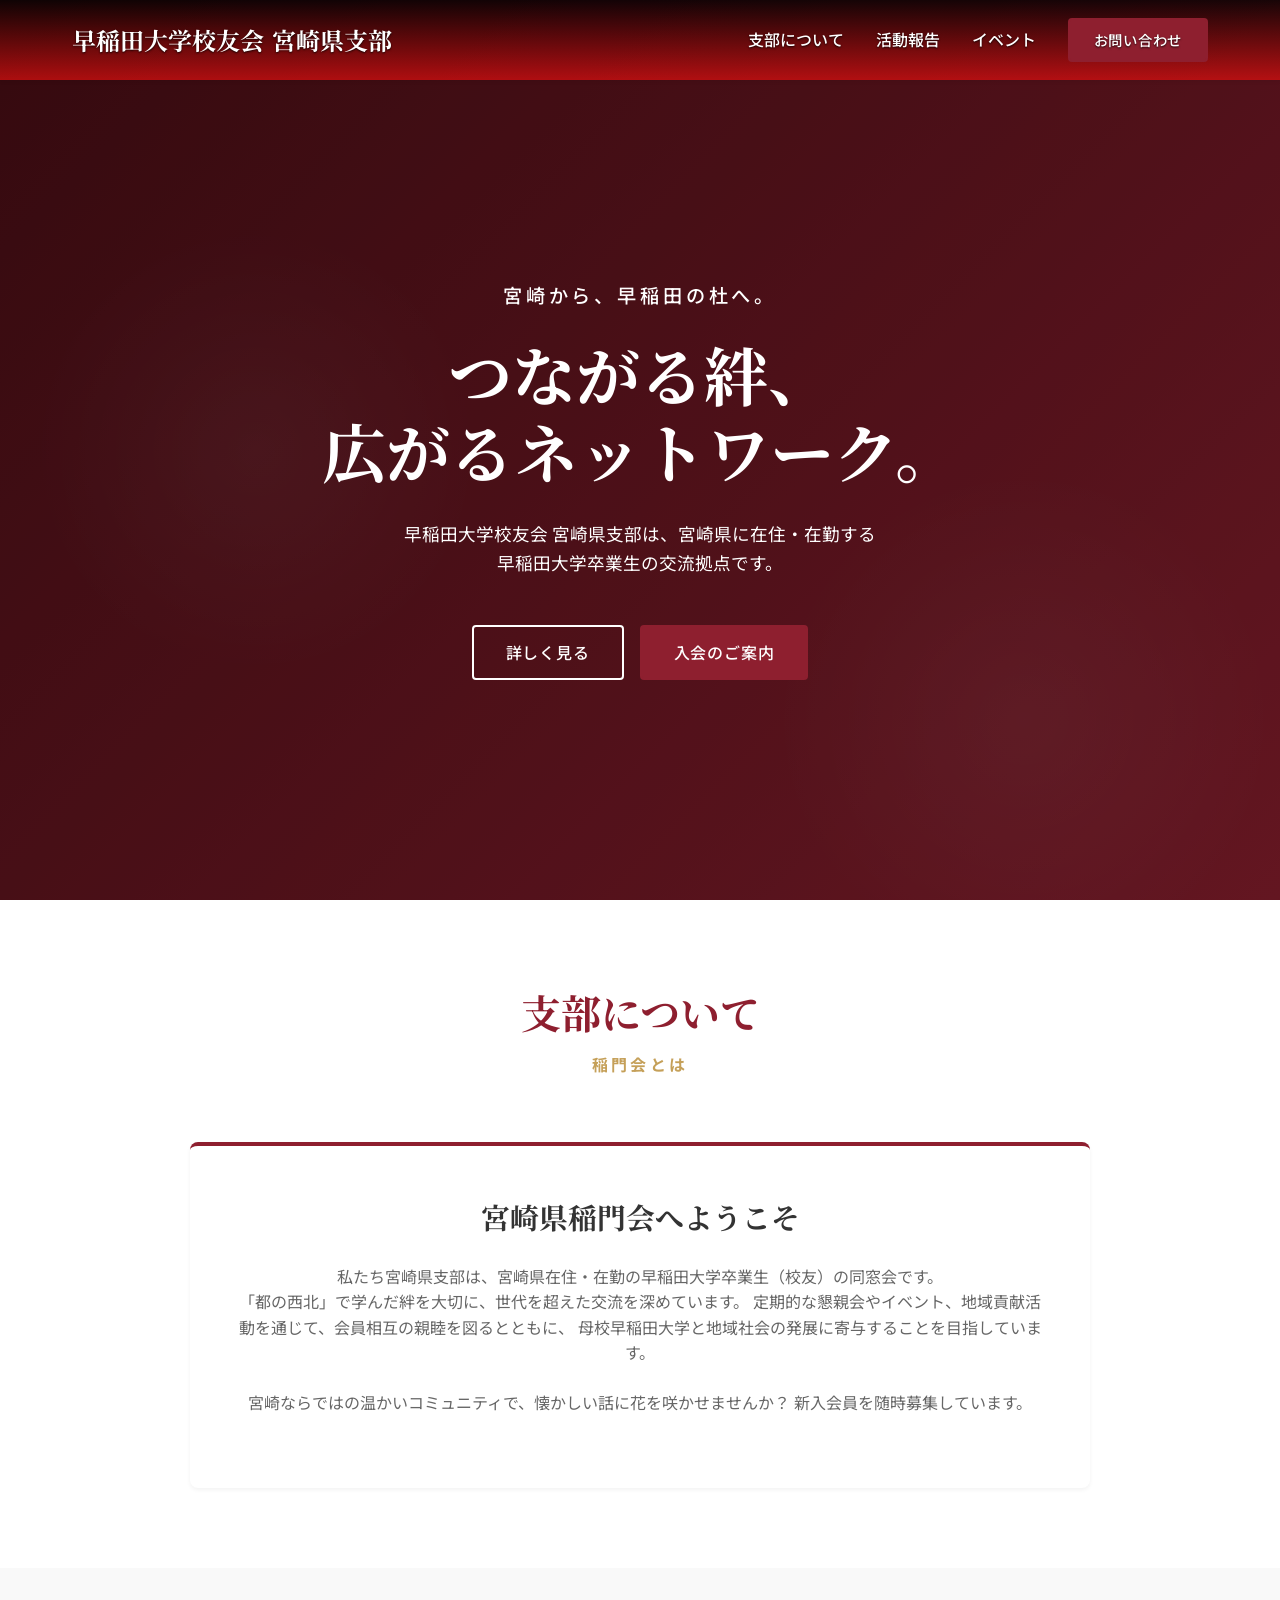
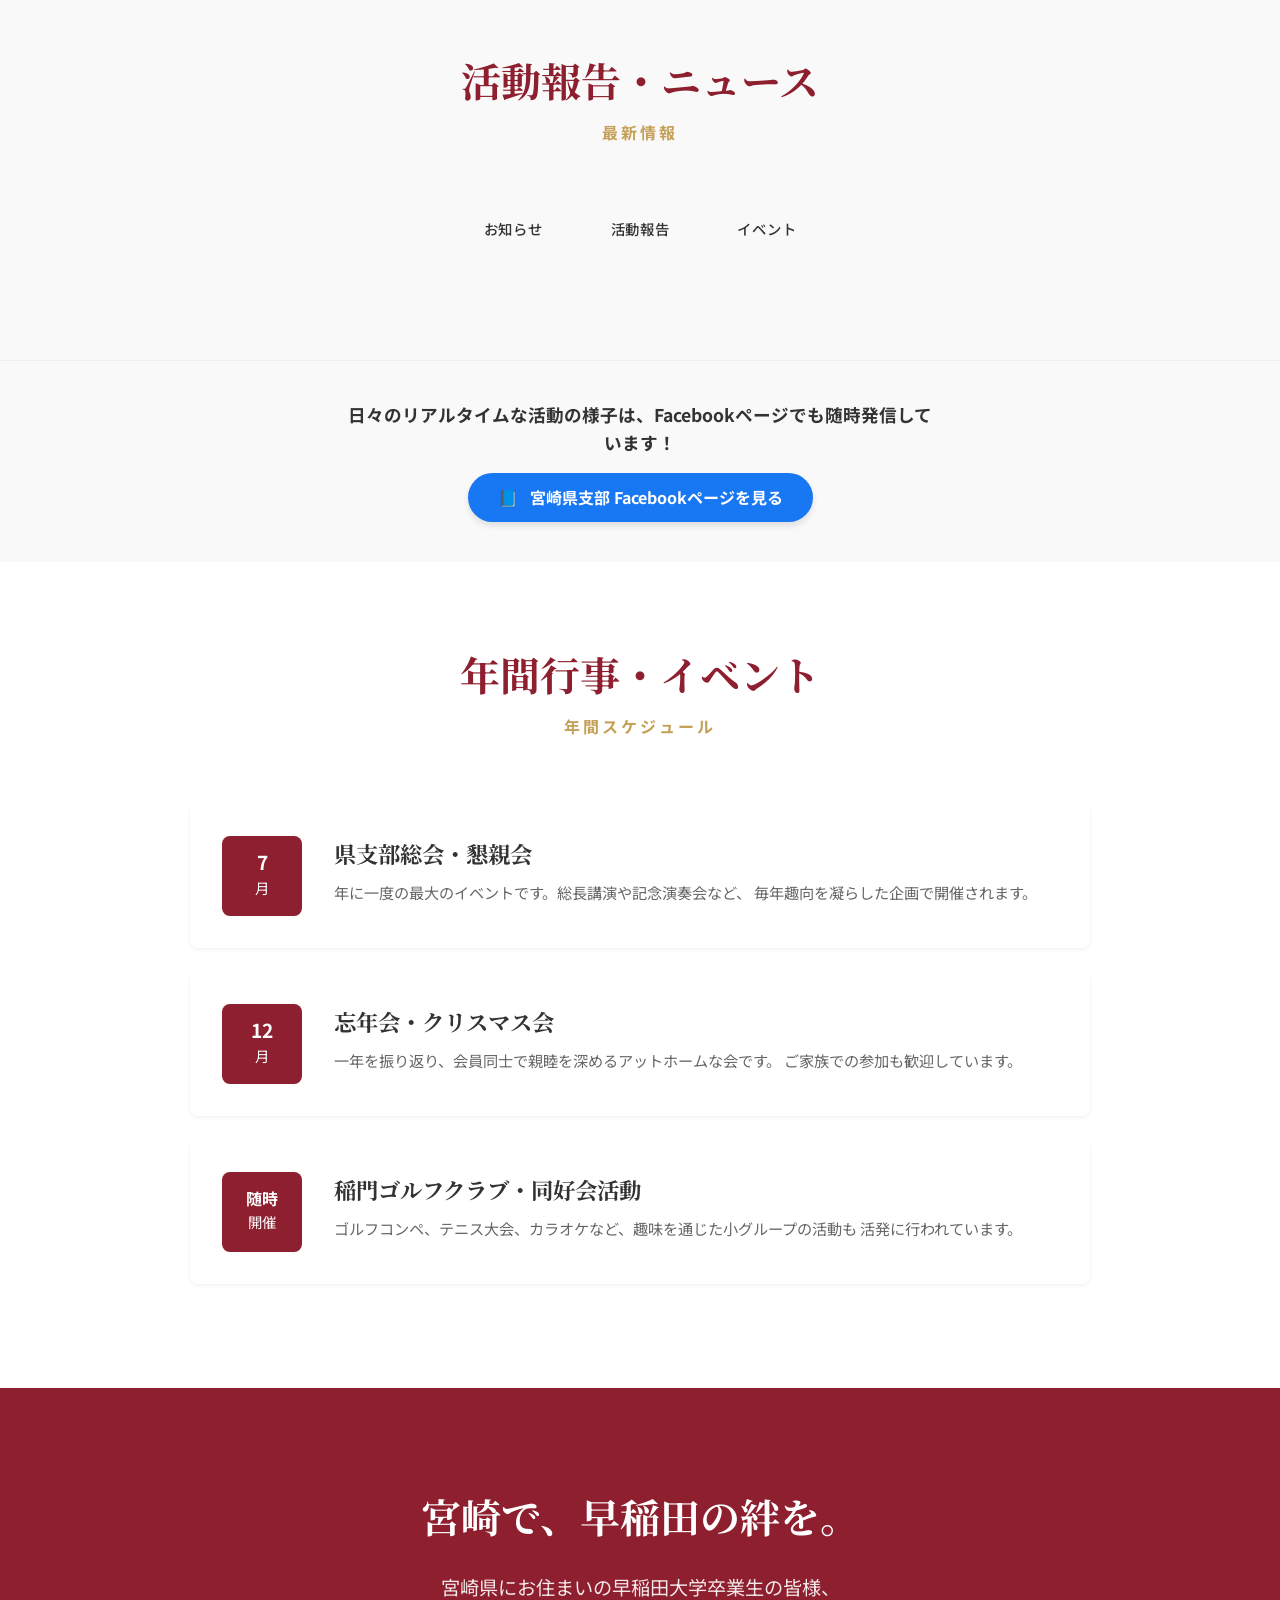
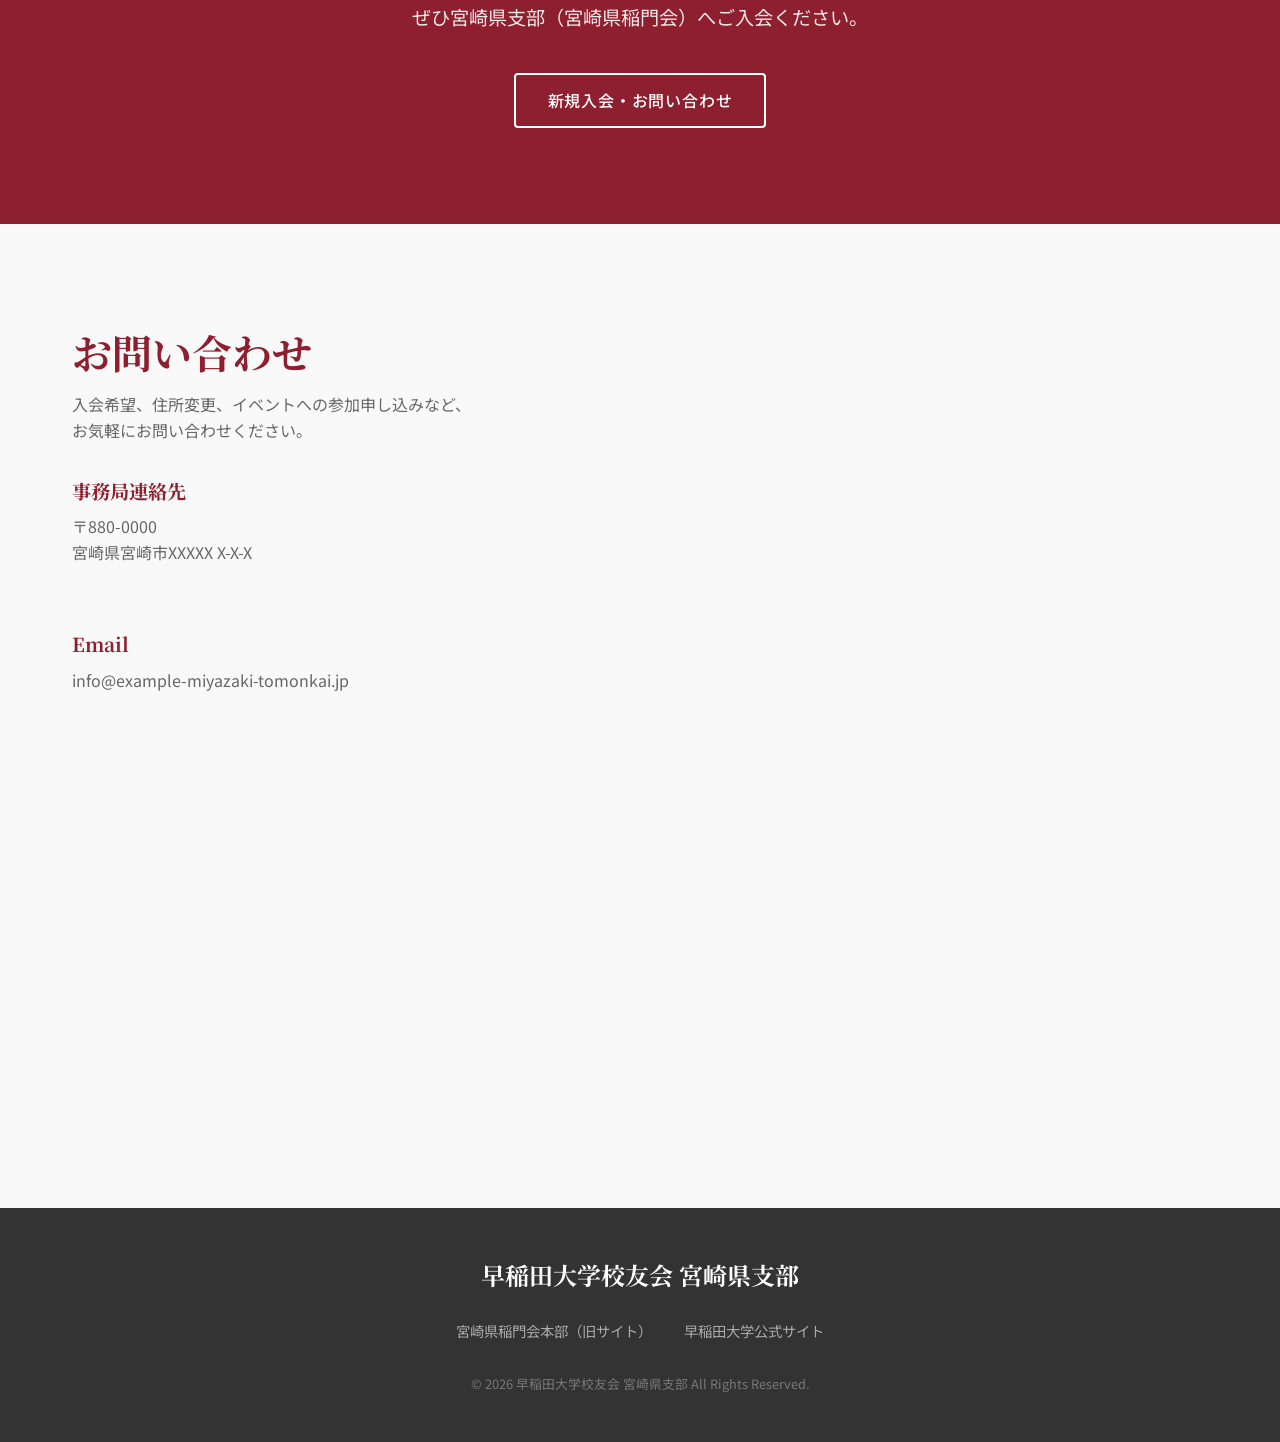
==== commit 39cc2b11: "Update index.html" ====
--- a/index.html
+++ b/index.html
@@ -1,4 +1,6 @@
-
+<!DOCTYPE html>
+<html lang="ja">
+    <head>
     <meta charset="UTF-8">
     <meta name="viewport" content="width=device-width, initial-scale=1.0">
     <title>早稲田大学校友会 宮崎県支部 | 公式サイト</title>
@@ -11,7 +13,7 @@
         rel="stylesheet">
     <link rel="stylesheet" href="style.css">
     <!-- <meta name="referrer" content="no-referrer"> -->
-</head>
+    </head>
 
 <body>
     <header id="header">
